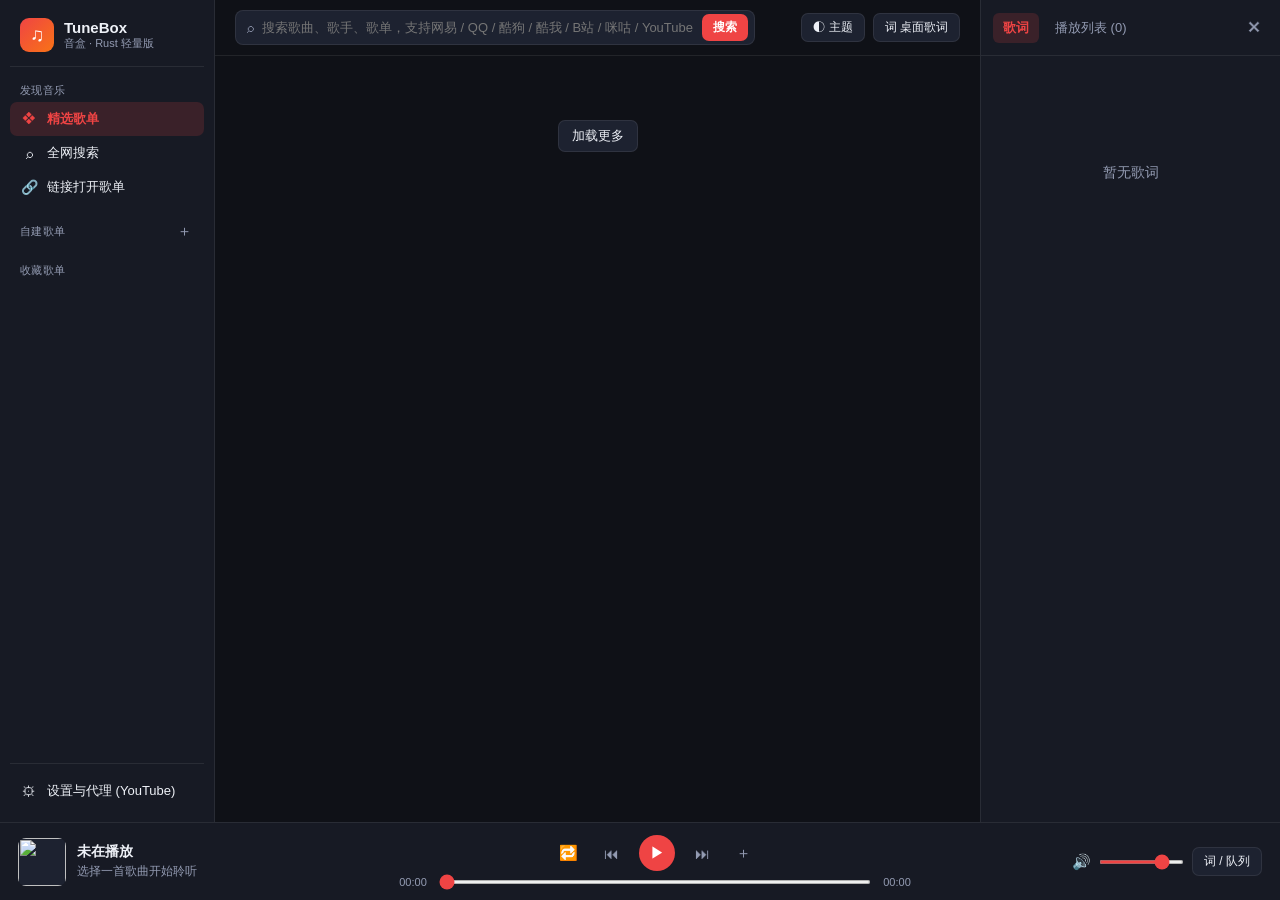
==== ui/index.html @ 116960e2 "TuneBox (音盒): Rust + Tauri 2 lightweight rewrite with YouTube support" ====
<!DOCTYPE html>
<html lang="zh-CN">
<head>
  <meta charset="UTF-8" />
  <meta name="viewport" content="width=device-width, initial-scale=1.0" />
  <title>TuneBox 音盒</title>
  <link rel="stylesheet" href="style.css" />
</head>
<body>
  <div class="app-shell">
    <!-- 左侧边栏 -->
    <aside class="sidebar">
      <div class="brand">
        <div class="brand-logo">♫</div>
        <div>
          <div class="brand-title">TuneBox</div>
          <div class="brand-sub">音盒 · Rust 轻量版</div>
        </div>
      </div>

      <div class="nav-group">
        <div class="nav-section-title">发现音乐</div>
        <button class="nav-item active" data-nav="explore">
          <span class="nav-icon">❖</span><span>精选歌单</span>
        </button>
        <button class="nav-item" data-nav="search">
          <span class="nav-icon">⌕</span><span>全网搜索</span>
        </button>
        <button class="nav-item" data-nav="open-url">
          <span class="nav-icon">🔗</span><span>链接打开歌单</span>
        </button>
      </div>

      <div class="nav-group">
        <div class="nav-section-row">
          <span class="nav-section-title">自建歌单</span>
          <button class="icon-btn" id="btn-new-playlist" title="新建歌单">＋</button>
        </div>
        <div id="my-playlists-nav" class="playlist-nav-list"></div>
      </div>

      <div class="nav-group">
        <div class="nav-section-title">收藏歌单</div>
        <div id="fav-playlists-nav" class="playlist-nav-list"></div>
      </div>

      <div class="sidebar-footer">
        <button class="nav-item" data-nav="settings">
          <span class="nav-icon">⚙</span><span>设置与代理 (YouTube)</span>
        </button>
      </div>
    </aside>

    <!-- 主内容区 -->
    <main class="main-area">
      <!-- 顶部搜索栏 -->
      <header class="topbar">
        <form id="search-form" class="search-bar">
          <span class="search-icon">⌕</span>
          <input
            id="search-input"
            type="text"
            placeholder="搜索歌曲、歌手、歌单，支持网易 / QQ / 酷狗 / 酷我 / B站 / 咪咕 / YouTube…"
            autocomplete="off"
          />
          <button type="submit" class="btn-primary btn-sm">搜索</button>
        </form>
        <div class="topbar-actions">
          <button class="btn-ghost btn-sm" id="btn-theme" title="切换深浅主题">◐ 主题</button>
          <button class="btn-ghost btn-sm" id="btn-lyric-float" title="桌面悬浮歌词">词 桌面歌词</button>
        </div>
      </header>

      <!-- 视图容器 -->
      <div class="content-scroll" id="content-scroll">
        <!-- 1. 精选歌单视图 -->
        <section class="view active" id="view-explore">
          <div class="platform-tabs" id="explore-platform-tabs"></div>
          <div class="filter-bar" id="explore-filters"></div>
          <div class="playlist-grid" id="explore-grid"></div>
          <div class="load-more-wrap">
            <button class="btn-ghost" id="btn-explore-more">加载更多</button>
          </div>
        </section>

        <!-- 2. 搜索视图 -->
        <section class="view" id="view-search">
          <div class="search-toolbar">
            <div class="platform-tabs" id="search-platform-tabs"></div>
            <div class="search-type-switch">
              <button class="chip active" data-stype="track">单曲</button>
              <button class="chip" data-stype="playlist">歌单</button>
            </div>
          </div>
          <div id="search-results"></div>
          <div class="load-more-wrap" id="search-more-wrap" style="display:none">
            <button class="btn-ghost" id="btn-search-more">加载下一页</button>
          </div>
        </section>

        <!-- 3. 歌单详情视图 -->
        <section class="view" id="view-playlist">
          <div id="playlist-detail"></div>
        </section>

        <!-- 4. 链接解析视图 -->
        <section class="view" id="view-open-url">
          <div class="card-panel">
            <h2>通过链接打开歌单 / 专辑 / 歌手 / 频道</h2>
            <p class="muted">支持粘贴网易云、QQ音乐、酷狗、酷我、B站、咪咕、YouTube 播放列表或频道链接：</p>
            <div class="row-input">
              <input id="input-parse-url" type="text" placeholder="例如 https://music.163.com/#/playlist?id=... 或 https://www.youtube.com/playlist?list=..." />
              <button class="btn-primary" id="btn-parse-url">打开</button>
            </div>
          </div>
        </section>

        <!-- 5. 设置视图 -->
        <section class="view" id="view-settings">
          <div class="card-panel">
            <h2>网络代理设置（YouTube 梯子接入）</h2>
            <p class="muted">YouTube 域名（youtube.com / googlevideo.com / ytimg.com）走下方「海外代理」；国内音源走「国内代理」。</p>

            <div class="form-group">
              <label>YouTube / 海外代理模式</label>
              <div class="radio-row" id="overseas-proxy-radios">
                <label><input type="radio" name="overseas_mode" value="system" /> 跟随系统代理（推荐，开启系统代理即可访问）</label>
                <label><input type="radio" name="overseas_mode" value="custom" /> 自定义 HTTP / SOCKS5 代理</label>
                <label><input type="radio" name="overseas_mode" value="direct" /> 直连（已在透明代理/TUN 模式时选此项）</label>
              </div>
              <input id="overseas-proxy-url" type="text" placeholder="例如 http://127.0.0.1:7890 或 socks5://127.0.0.1:7891" />
            </div>

            <div class="form-group">
              <label>国内音乐平台代理模式</label>
              <div class="radio-row">
                <label><input type="radio" name="domestic_mode" value="direct" /> 直连（推荐，避免梯子导致国内音源变慢或地区受限）</label>
                <label><input type="radio" name="domestic_mode" value="system" /> 跟随系统代理</label>
                <label><input type="radio" name="domestic_mode" value="custom" /> 自定义代理</label>
              </div>
              <input id="domestic-proxy-url" type="text" placeholder="例如 http://127.0.0.1:7890" />
            </div>

            <h2>播放与快捷键</h2>
            <div class="form-group checkbox-list">
              <label><input type="checkbox" id="chk-auto-source" /> 灰色/无版权歌曲自动从备选音源（酷我 / QQ / 咪咕）搜索替换</label>
              <label><input type="checkbox" id="chk-global-shortcut" /> 启用全局快捷键（Ctrl+Alt+Space / Left / Right 及多媒体键）</label>
              <label><input type="checkbox" id="chk-close-to-tray" /> 点击关闭按钮时最小化到系统托盘而不退出</label>
            </div>

            <div class="form-actions">
              <button class="btn-primary" id="btn-save-settings">保存设置</button>
              <span id="settings-saved-tip" class="saved-tip"></span>
            </div>
          </div>

          <div class="card-panel">
            <h2>歌单备份与迁移（兼容原版 Listen1 JSON）</h2>
            <p class="muted">可导出自建与收藏歌单为 JSON 文件，或从原版 Listen1 导出的备份文件恢复。</p>
            <div class="form-actions">
              <button class="btn-ghost" id="btn-export-backup">导出备份文件</button>
              <label class="btn-ghost file-label">
                导入备份文件
                <input type="file" id="input-import-backup" accept=".json" hidden />
              </label>
            </div>
          </div>
        </section>
      </div>
    </main>

    <!-- 右侧抽屉：歌词 / 播放队列 -->
    <aside class="right-drawer" id="right-drawer">
      <div class="drawer-tabs">
        <button class="drawer-tab active" data-dtab="lyric">歌词</button>
        <button class="drawer-tab" data-dtab="queue">播放列表 (<span id="queue-count">0</span>)</button>
        <button class="icon-btn drawer-close" id="btn-close-drawer" title="收起侧栏">✕</button>
      </div>
      <div class="drawer-body" id="drawer-lyric">
        <div class="lyric-scroll" id="lyric-box">
          <div class="lyric-empty">暂无歌词</div>
        </div>
      </div>
      <div class="drawer-body hidden" id="drawer-queue">
        <div class="queue-header">
          <button class="btn-ghost btn-xs" id="btn-clear-queue">清空队列</button>
        </div>
        <div class="queue-list" id="queue-list"></div>
      </div>
    </aside>
  </div>

  <!-- 底部播放控制栏 -->
  <footer class="player-bar">
    <div class="player-track" id="player-track-info">
      <img id="player-cover" class="player-cover" src="" alt="" />
      <div class="player-meta">
        <div class="player-title" id="player-title">未在播放</div>
        <div class="player-artist" id="player-artist">选择一首歌曲开始聆听</div>
      </div>
      <span class="badge" id="player-badge" style="display:none"></span>
    </div>

    <div class="player-center">
      <div class="player-buttons">
        <button class="icon-btn" id="btn-mode" title="循环模式">🔁</button>
        <button class="icon-btn" id="btn-prev" title="上一首">⏮</button>
        <button class="play-main-btn" id="btn-play" title="播放 / 暂停">▶</button>
        <button class="icon-btn" id="btn-next" title="下一首">⏭</button>
        <button class="icon-btn" id="btn-add-to-my" title="收藏到自建歌单">＋</button>
      </div>
      <div class="progress-row">
        <span class="time-label" id="time-current">00:00</span>
        <input type="range" id="progress-range" min="0" max="1000" value="0" />
        <span class="time-label" id="time-duration">00:00</span>
      </div>
    </div>

    <div class="player-right">
      <span class="vol-icon" id="btn-mute">🔊</span>
      <input type="range" id="volume-range" min="0" max="100" value="80" class="vol-range" />
      <button class="btn-ghost btn-sm" id="btn-toggle-drawer">词 / 队列</button>
    </div>

    <audio id="audio-el" preload="auto" crossorigin="anonymous"></audio>
  </footer>

  <!-- 添加到自建歌单弹窗 -->
  <div class="modal-backdrop hidden" id="modal-backdrop">
    <div class="modal" id="modal-box">
      <div class="modal-header">
        <h3 id="modal-title">添加到自建歌单</h3>
        <button class="icon-btn" id="modal-close">✕</button>
      </div>
      <div class="modal-body" id="modal-body"></div>
    </div>
  </div>

  <!-- 轻提示 -->
  <div id="toast" class="toast"></div>

  <script src="app.js"></script>
</body>
</html>
---- ui/style.css ----
:root {
  --bg: #0f1117;
  --bg-elev: #171a24;
  --bg-card: #1d2230;
  --bg-hover: #252b3d;
  --border: rgba(255, 255, 255, 0.08);
  --text: #eef1f7;
  --text-muted: #939bb2;
  --accent: #ef4444;
  --accent-hover: #f87171;
  --badge-bg: rgba(239, 68, 68, 0.16);
  --badge-fg: #fca5a5;
  --player-h: 78px;
}

body.light {
  --bg: #f6f7fb;
  --bg-elev: #ffffff;
  --bg-card: #f0f2f8;
  --bg-hover: #e5e8f2;
  --border: rgba(0, 0, 0, 0.08);
  --text: #1c2030;
  --text-muted: #667085;
  --accent: #e11d48;
  --accent-hover: #be123c;
  --badge-bg: rgba(225, 29, 72, 0.12);
  --badge-fg: #e11d48;
}

* {
  box-sizing: border-box;
  margin: 0;
  padding: 0;
}

html, body {
  width: 100%;
  height: 100%;
  overflow: hidden;
  background: var(--bg);
  color: var(--text);
  font-family: -apple-system, BlinkMacSystemFont, "Segoe UI", "Microsoft YaHei", "PingFang SC", sans-serif;
  font-size: 13.5px;
  user-select: none;
}

::-webkit-scrollbar { width: 6px; height: 6px; }
::-webkit-scrollbar-thumb { background: rgba(150,150,170,0.28); border-radius: 4px; }
::-webkit-scrollbar-thumb:hover { background: rgba(150,150,170,0.45); }

.app-shell {
  display: flex;
  width: 100%;
  height: calc(100vh - var(--player-h));
}

/* 侧边栏 */
.sidebar {
  width: 215px;
  flex-shrink: 0;
  background: var(--bg-elev);
  border-right: 1px solid var(--border);
  display: flex;
  flex-direction: column;
  padding: 14px 10px;
  overflow-y: auto;
}

.brand {
  display: flex;
  align-items: center;
  gap: 10px;
  padding: 4px 10px 14px;
  border-bottom: 1px solid var(--border);
  margin-bottom: 12px;
}

.brand-logo {
  width: 34px;
  height: 34px;
  border-radius: 9px;
  background: linear-gradient(135deg, #ef4444, #f97316);
  color: #fff;
  font-size: 19px;
  font-weight: 700;
  display: flex;
  align-items: center;
  justify-content: center;
}

.brand-title { font-size: 15px; font-weight: 700; }
.brand-sub { font-size: 11px; color: var(--text-muted); }

.nav-group { margin-bottom: 14px; }
.nav-section-title {
  font-size: 11px;
  color: var(--text-muted);
  padding: 4px 10px;
  letter-spacing: 0.4px;
}
.nav-section-row {
  display: flex;
  align-items: center;
  justify-content: space-between;
  padding-right: 6px;
}

.nav-item {
  width: 100%;
  background: none;
  border: none;
  color: var(--text);
  display: flex;
  align-items: center;
  gap: 9px;
  padding: 8px 10px;
  border-radius: 7px;
  cursor: pointer;
  font-size: 13px;
  text-align: left;
  transition: background 0.15s;
  white-space: nowrap;
  overflow: hidden;
  text-overflow: ellipsis;
}
.nav-item:hover { background: var(--bg-hover); }
.nav-item.active {
  background: var(--badge-bg);
  color: var(--accent);
  font-weight: 600;
}
.nav-icon { font-size: 14px; width: 18px; text-align: center; flex-shrink: 0; }

.playlist-nav-list {
  max-height: 170px;
  overflow-y: auto;
}

.sidebar-footer {
  margin-top: auto;
  padding-top: 10px;
  border-top: 1px solid var(--border);
}

/* 主区域 */
.main-area {
  flex: 1;
  min-width: 0;
  display: flex;
  flex-direction: column;
  background: var(--bg);
}

.topbar {
  height: 56px;
  padding: 0 20px;
  border-bottom: 1px solid var(--border);
  display: flex;
  align-items: center;
  justify-content: space-between;
  gap: 14px;
}

.search-bar {
  flex: 1;
  max-width: 520px;
  display: flex;
  align-items: center;
  background: var(--bg-card);
  border: 1px solid var(--border);
  border-radius: 8px;
  padding: 3px 6px 3px 11px;
  gap: 8px;
}
.search-bar input {
  flex: 1;
  background: none;
  border: none;
  outline: none;
  color: var(--text);
  font-size: 13px;
  padding: 5px 0;
}
.search-icon { color: var(--text-muted); }

.topbar-actions { display: flex; gap: 8px; align-items: center; }

.content-scroll {
  flex: 1;
  overflow-y: auto;
  padding: 16px 22px 28px;
}

.view { display: none; }
.view.active { display: block; }

/* 平台切换与过滤标签 */
.platform-tabs {
  display: flex;
  flex-wrap: wrap;
  gap: 6px;
  margin-bottom: 12px;
}

.tab-btn {
  background: var(--bg-card);
  border: 1px solid var(--border);
  color: var(--text-muted);
  padding: 6px 13px;
  border-radius: 7px;
  cursor: pointer;
  font-size: 13px;
  transition: all 0.15s;
}
.tab-btn:hover { color: var(--text); background: var(--bg-hover); }
.tab-btn.active {
  background: var(--accent);
  color: #fff;
  border-color: var(--accent);
  font-weight: 600;
}

.filter-bar {
  display: flex;
  flex-wrap: wrap;
  gap: 6px;
  margin-bottom: 16px;
}

.chip {
  background: var(--bg-elev);
  border: 1px solid var(--border);
  color: var(--text-muted);
  padding: 4px 11px;
  border-radius: 99px;
  cursor: pointer;
  font-size: 12px;
}
.chip:hover { color: var(--text); }
.chip.active {
  background: var(--badge-bg);
  color: var(--accent);
  border-color: var(--accent);
  font-weight: 600;
}

/* 歌单网格 */
.playlist-grid {
  display: grid;
  grid-template-columns: repeat(auto-fill, minmax(150px, 1fr));
  gap: 16px;
}

.playlist-card {
  background: var(--bg-elev);
  border: 1px solid var(--border);
  border-radius: 10px;
  overflow: hidden;
  cursor: pointer;
  transition: transform 0.15s, box-shadow 0.15s;
}
.playlist-card:hover {
  transform: translateY(-3px);
  box-shadow: 0 8px 20px rgba(0, 0, 0, 0.25);
}
.playlist-card-cover {
  width: 100%;
  aspect-ratio: 1 / 1;
  object-fit: cover;
  background: var(--bg-card);
  display: block;
}
.playlist-card-title {
  padding: 8px 10px 10px;
  font-size: 12.5px;
  line-height: 1.38;
  height: 44px;
  overflow: hidden;
  display: -webkit-box;
  -webkit-line-clamp: 2;
  -webkit-box-orient: vertical;
}

.load-more-wrap {
  display: flex;
  justify-content: center;
  margin-top: 20px;
}

/* 搜索与歌单详情表格 */
.search-toolbar {
  display: flex;
  align-items: center;
  justify-content: space-between;
  flex-wrap: wrap;
  gap: 10px;
  margin-bottom: 12px;
}
.search-type-switch { display: flex; gap: 6px; }

.playlist-header {
  display: flex;
  gap: 20px;
  margin-bottom: 18px;
  background: var(--bg-elev);
  border: 1px solid var(--border);
  border-radius: 12px;
  padding: 16px;
}
.playlist-header-cover {
  width: 132px;
  height: 132px;
  border-radius: 10px;
  object-fit: cover;
  background: var(--bg-card);
  flex-shrink: 0;
}
.playlist-header-info {
  flex: 1;
  min-width: 0;
  display: flex;
  flex-direction: column;
  justify-content: space-between;
}
.playlist-header-title {
  font-size: 19px;
  font-weight: 700;
  margin-bottom: 6px;
}
.playlist-header-actions {
  display: flex;
  flex-wrap: wrap;
  gap: 8px;
  margin-top: 10px;
}

.track-table {
  width: 100%;
  border-collapse: collapse;
}
.track-table th,
.track-table td {
  padding: 8px 10px;
  text-align: left;
  border-bottom: 1px solid var(--border);
  font-size: 13px;
  max-width: 240px;
  white-space: nowrap;
  overflow: hidden;
  text-overflow: ellipsis;
}
.track-table th {
  color: var(--text-muted);
  font-weight: 500;
  font-size: 12px;
}
.track-row { cursor: pointer; transition: background 0.12s; }
.track-row:hover { background: var(--bg-hover); }
.track-row.disabled { opacity: 0.48; }
.track-row.playing { color: var(--accent); font-weight: 600; }

.link-cell { cursor: pointer; }
.link-cell:hover { text-decoration: underline; color: var(--accent); }

.badge {
  display: inline-block;
  padding: 2px 7px;
  border-radius: 5px;
  font-size: 11px;
  background: var(--badge-bg);
  color: var(--badge-fg);
}

/* 右侧歌词/队列抽屉 */
.right-drawer {
  width: 300px;
  flex-shrink: 0;
  background: var(--bg-elev);
  border-left: 1px solid var(--border);
  display: flex;
  flex-direction: column;
}
.right-drawer.collapsed { display: none; }

.drawer-tabs {
  height: 56px;
  display: flex;
  align-items: center;
  padding: 0 12px;
  border-bottom: 1px solid var(--border);
  gap: 6px;
}
.drawer-tab {
  background: none;
  border: none;
  color: var(--text-muted);
  padding: 6px 10px;
  border-radius: 6px;
  cursor: pointer;
  font-size: 13px;
}
.drawer-tab.active {
  background: var(--badge-bg);
  color: var(--accent);
  font-weight: 600;
}
.drawer-close { margin-left: auto; }

.drawer-body {
  flex: 1;
  overflow: hidden;
  display: flex;
  flex-direction: column;
}
.drawer-body.hidden { display: none; }

.lyric-scroll {
  flex: 1;
  overflow-y: auto;
  padding: 28px 16px;
  text-align: center;
}
.lyric-line {
  padding: 7px 4px;
  color: var(--text-muted);
  font-size: 13.5px;
  line-height: 1.5;
  transition: all 0.2s;
  cursor: pointer;
}
.lyric-line.active {
  color: var(--accent);
  font-size: 15.5px;
  font-weight: 700;
}
.lyric-tline {
  font-size: 12px;
  opacity: 0.85;
  margin-top: 2px;
}
.lyric-empty {
  color: var(--text-muted);
  margin-top: 80px;
}

.queue-header {
  padding: 8px 12px;
  border-bottom: 1px solid var(--border);
  display: flex;
  justify-content: flex-end;
}
.queue-list {
  flex: 1;
  overflow-y: auto;
}
.queue-item {
  display: flex;
  align-items: center;
  justify-content: space-between;
  padding: 8px 12px;
  border-bottom: 1px solid var(--border);
  cursor: pointer;
  gap: 8px;
}
.queue-item:hover { background: var(--bg-hover); }
.queue-item.active { color: var(--accent); font-weight: 600; }
.queue-item-meta {
  flex: 1;
  min-width: 0;
  white-space: nowrap;
  overflow: hidden;
  text-overflow: ellipsis;
}
.queue-item-artist {
  color: var(--text-muted);
  font-size: 11.5px;
  margin-left: 6px;
}

/* 底部播放栏 */
.player-bar {
  height: var(--player-h);
  background: var(--bg-elev);
  border-top: 1px solid var(--border);
  display: flex;
  align-items: center;
  justify-content: space-between;
  padding: 0 18px;
  gap: 16px;
}

.player-track {
  width: 270px;
  display: flex;
  align-items: center;
  gap: 11px;
  min-width: 0;
}
.player-cover {
  width: 48px;
  height: 48px;
  border-radius: 8px;
  background: var(--bg-card);
  object-fit: cover;
  flex-shrink: 0;
}
.player-meta { flex: 1; min-width: 0; }
.player-title {
  font-size: 13.5px;
  font-weight: 600;
  white-space: nowrap;
  overflow: hidden;
  text-overflow: ellipsis;
}
.player-artist {
  font-size: 12px;
  color: var(--text-muted);
  white-space: nowrap;
  overflow: hidden;
  text-overflow: ellipsis;
  margin-top: 2px;
}

.player-center {
  flex: 1;
  max-width: 520px;
  display: flex;
  flex-direction: column;
  align-items: center;
  gap: 5px;
}
.player-buttons {
  display: flex;
  align-items: center;
  gap: 14px;
}
.play-main-btn {
  width: 36px;
  height: 36px;
  border-radius: 50%;
  background: var(--accent);
  color: #fff;
  border: none;
  cursor: pointer;
  font-size: 15px;
  display: flex;
  align-items: center;
  justify-content: center;
}
.play-main-btn:hover { background: var(--accent-hover); }

.progress-row {
  width: 100%;
  display: flex;
  align-items: center;
  gap: 8px;
}
.time-label {
  font-size: 11px;
  color: var(--text-muted);
  width: 36px;
  text-align: center;
}
input[type="range"] {
  flex: 1;
  accent-color: var(--accent);
  cursor: pointer;
  height: 4px;
}

.player-right {
  width: 240px;
  display: flex;
  align-items: center;
  justify-content: flex-end;
  gap: 8px;
}
.vol-icon { cursor: pointer; font-size: 15px; }
.vol-range { max-width: 85px; }

/* 通用按钮与表单 */
.btn-primary {
  background: var(--accent);
  color: #fff;
  border: none;
  padding: 7px 15px;
  border-radius: 7px;
  cursor: pointer;
  font-size: 13px;
  font-weight: 600;
}
.btn-primary:hover { background: var(--accent-hover); }

.btn-ghost {
  background: var(--bg-card);
  color: var(--text);
  border: 1px solid var(--border);
  padding: 6px 13px;
  border-radius: 7px;
  cursor: pointer;
  font-size: 13px;
}
.btn-ghost:hover { background: var(--bg-hover); }
.btn-sm { padding: 5px 11px; font-size: 12px; }
.btn-xs { padding: 3px 8px; font-size: 11.5px; }

.icon-btn {
  background: none;
  border: none;
  color: var(--text-muted);
  cursor: pointer;
  font-size: 15px;
  padding: 4px 6px;
  border-radius: 5px;
}
.icon-btn:hover { color: var(--text); background: var(--bg-hover); }

.card-panel {
  background: var(--bg-elev);
  border: 1px solid var(--border);
  border-radius: 11px;
  padding: 20px;
  margin-bottom: 18px;
  max-width: 720px;
}
.card-panel h2 { font-size: 16px; margin-bottom: 8px; }
.muted { color: var(--text-muted); font-size: 12.5px; margin-bottom: 14px; }

.row-input { display: flex; gap: 8px; }
.row-input input, .form-group input[type="text"] {
  flex: 1;
  width: 100%;
  background: var(--bg-card);
  border: 1px solid var(--border);
  color: var(--text);
  padding: 8px 11px;
  border-radius: 7px;
  outline: none;
  font-size: 13px;
}

.form-group { margin-bottom: 16px; }
.form-group > label { display: block; font-weight: 600; margin-bottom: 6px; }
.radio-row, .checkbox-list {
  display: flex;
  flex-direction: column;
  gap: 7px;
  margin-bottom: 8px;
  color: var(--text-muted);
}
.form-actions { display: flex; align-items: center; gap: 10px; margin-top: 12px; }
.saved-tip { color: #22c55e; font-size: 12.5px; }
.file-label { display: inline-block; }

/* 弹窗 & Toast */
.modal-backdrop {
  position: fixed;
  inset: 0;
  background: rgba(0, 0, 0, 0.55);
  display: flex;
  align-items: center;
  justify-content: center;
  z-index: 100;
}
.modal-backdrop.hidden { display: none; }
.modal {
  width: 380px;
  background: var(--bg-elev);
  border: 1px solid var(--border);
  border-radius: 12px;
  padding: 16px;
}
.modal-header {
  display: flex;
  justify-content: space-between;
  align-items: center;
  margin-bottom: 12px;
}
.modal-body { display: flex; flex-direction: column; gap: 8px; max-height: 320px; overflow-y: auto; }

.toast {
  position: fixed;
  bottom: 92px;
  left: 50%;
  transform: translateX(-50%);
  background: rgba(20, 24, 34, 0.92);
  color: #fff;
  padding: 8px 16px;
  border-radius: 99px;
  font-size: 12.5px;
  pointer-events: none;
  opacity: 0;
  transition: opacity 0.2s;
  z-index: 200;
}
.toast.show { opacity: 1; }
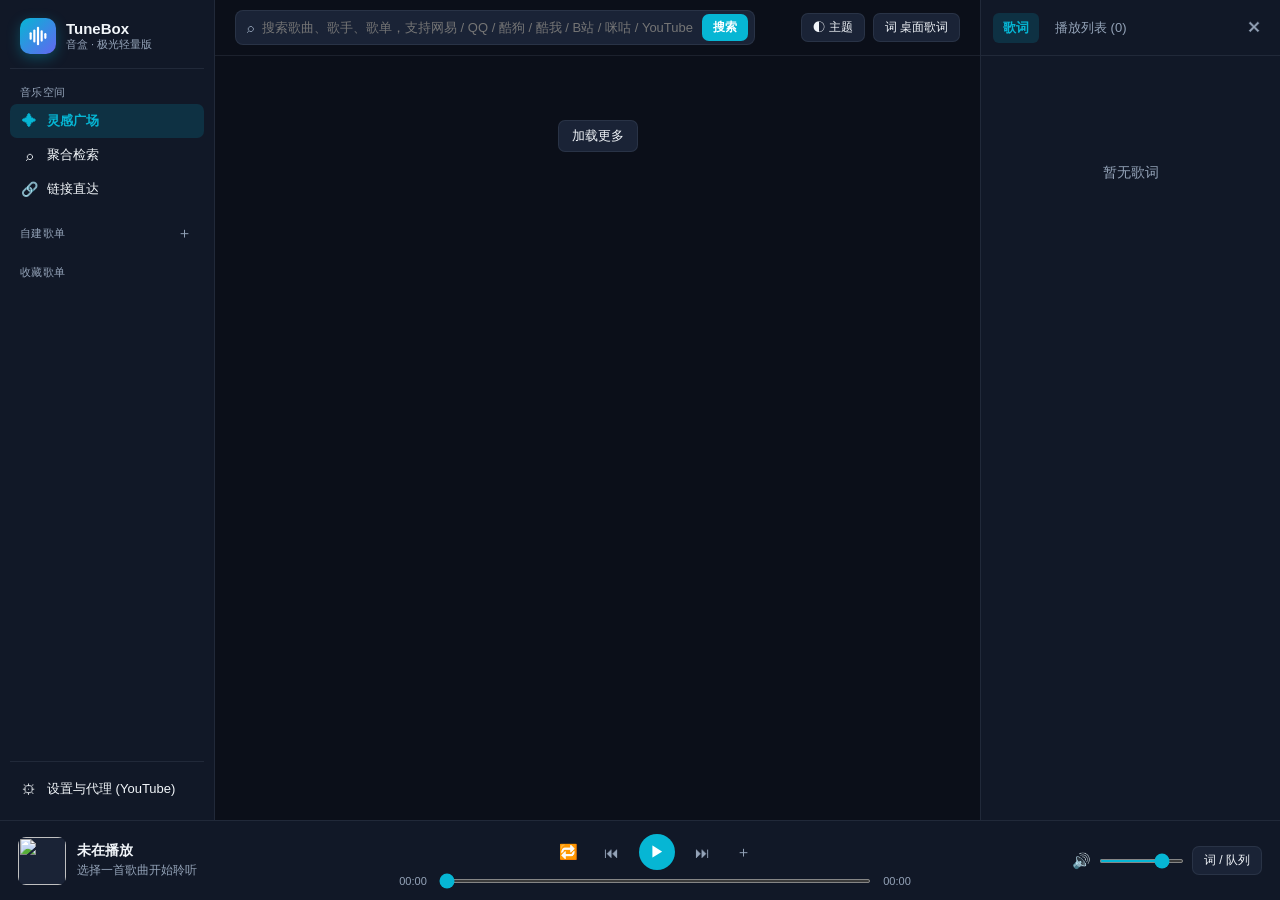
==== commit 156326d3: "Feat: original Aurora UI & icons, MIT license, and Android mobile support" ====
--- a/ui/index.html
+++ b/ui/index.html
@@ -11,23 +11,31 @@
     <!-- 左侧边栏 -->
     <aside class="sidebar">
       <div class="brand">
-        <div class="brand-logo">♫</div>
+        <div class="brand-logo" aria-hidden="true">
+          <svg width="22" height="22" viewBox="0 0 24 24" fill="none" stroke="currentColor" stroke-width="2.4" stroke-linecap="round">
+            <line x1="4" y1="9" x2="4" y2="15"></line>
+            <line x1="8" y1="6" x2="8" y2="18"></line>
+            <line x1="12" y1="3" x2="12" y2="21"></line>
+            <line x1="16" y1="7" x2="16" y2="17"></line>
+            <line x1="20" y1="10" x2="20" y2="14"></line>
+          </svg>
+        </div>
         <div>
           <div class="brand-title">TuneBox</div>
-          <div class="brand-sub">音盒 · Rust 轻量版</div>
+          <div class="brand-sub">音盒 · 极光轻量版</div>
         </div>
       </div>
 
       <div class="nav-group">
-        <div class="nav-section-title">发现音乐</div>
+        <div class="nav-section-title">音乐空间</div>
         <button class="nav-item active" data-nav="explore">
-          <span class="nav-icon">❖</span><span>精选歌单</span>
+          <span class="nav-icon">✦</span><span>灵感广场</span>
         </button>
         <button class="nav-item" data-nav="search">
-          <span class="nav-icon">⌕</span><span>全网搜索</span>
+          <span class="nav-icon">⌕</span><span>聚合检索</span>
         </button>
         <button class="nav-item" data-nav="open-url">
-          <span class="nav-icon">🔗</span><span>链接打开歌单</span>
+          <span class="nav-icon">🔗</span><span>链接直达</span>
         </button>
       </div>
 
@@ -155,8 +163,8 @@
           </div>
 
           <div class="card-panel">
-            <h2>歌单备份与迁移（兼容原版 Listen1 JSON）</h2>
-            <p class="muted">可导出自建与收藏歌单为 JSON 文件，或从原版 Listen1 导出的备份文件恢复。</p>
+            <h2>歌单数据备份与迁移</h2>
+            <p class="muted">可将本地自建歌单与收藏歌单导出为通用 JSON 备份文件，或从已导出的 JSON 文件一键恢复。</p>
             <div class="form-actions">
               <button class="btn-ghost" id="btn-export-backup">导出备份文件</button>
               <label class="btn-ghost file-label">
@@ -167,6 +175,14 @@
           </div>
         </section>
       </div>
+
+      <!-- 移动端底部导航栏（仅在手机/窄屏下显示） -->
+      <nav class="mobile-bottom-nav" id="mobile-bottom-nav">
+        <button class="m-nav-btn active" data-nav="explore">✦ 广场</button>
+        <button class="m-nav-btn" data-nav="search">⌕ 搜索</button>
+        <button class="m-nav-btn" data-nav="open-url">🔗 链接</button>
+        <button class="m-nav-btn" data-nav="settings">⚙ 设置</button>
+      </nav>
     </main>
 
     <!-- 右侧抽屉：歌词 / 播放队列 -->
--- a/ui/style.css
+++ b/ui/style.css
@@ -1,30 +1,34 @@
 :root {
-  --bg: #0f1117;
-  --bg-elev: #171a24;
-  --bg-card: #1d2230;
-  --bg-hover: #252b3d;
-  --border: rgba(255, 255, 255, 0.08);
-  --text: #eef1f7;
-  --text-muted: #939bb2;
-  --accent: #ef4444;
-  --accent-hover: #f87171;
-  --badge-bg: rgba(239, 68, 68, 0.16);
-  --badge-fg: #fca5a5;
-  --player-h: 78px;
+  --bg: #0b0f19;
+  --bg-elev: #111827;
+  --bg-card: #1a2336;
+  --bg-hover: #243049;
+  --border: rgba(148, 163, 184, 0.12);
+  --text: #f1f5f9;
+  --text-muted: #94a3b8;
+  --accent: #06b6d4;
+  --accent-2: #6366f1;
+  --accent-grad: linear-gradient(135deg, #06b6d4, #6366f1);
+  --accent-hover: #22d3ee;
+  --badge-bg: rgba(6, 182, 212, 0.16);
+  --badge-fg: #67e8f9;
+  --player-h: 80px;
 }
 
 body.light {
-  --bg: #f6f7fb;
+  --bg: #f1f5f9;
   --bg-elev: #ffffff;
-  --bg-card: #f0f2f8;
-  --bg-hover: #e5e8f2;
-  --border: rgba(0, 0, 0, 0.08);
-  --text: #1c2030;
-  --text-muted: #667085;
-  --accent: #e11d48;
-  --accent-hover: #be123c;
-  --badge-bg: rgba(225, 29, 72, 0.12);
-  --badge-fg: #e11d48;
+  --bg-card: #e2e8f0;
+  --bg-hover: #cbd5e1;
+  --border: rgba(15, 23, 42, 0.09);
+  --text: #0f172a;
+  --text-muted: #64748b;
+  --accent: #0891b2;
+  --accent-2: #4f46e5;
+  --accent-grad: linear-gradient(135deg, #0891b2, #4f46e5);
+  --accent-hover: #0e7490;
+  --badge-bg: rgba(8, 145, 178, 0.13);
+  --badge-fg: #0891b2;
 }
 
 * {
@@ -76,10 +80,11 @@
 }
 
 .brand-logo {
-  width: 34px;
-  height: 34px;
-  border-radius: 9px;
-  background: linear-gradient(135deg, #ef4444, #f97316);
+  width: 36px;
+  height: 36px;
+  border-radius: 10px;
+  background: var(--accent-grad);
+  box-shadow: 0 4px 14px rgba(6, 182, 212, 0.32);
   color: #fff;
   font-size: 19px;
   font-weight: 700;
@@ -694,3 +699,53 @@
   z-index: 200;
 }
 .toast.show { opacity: 1; }
+
+/* 移动端底部导航与 Android 屏幕响应式适配 */
+.mobile-bottom-nav {
+  display: none;
+  height: 50px;
+  background: var(--bg-elev);
+  border-top: 1px solid var(--border);
+  justify-content: space-around;
+  align-items: center;
+  flex-shrink: 0;
+}
+.m-nav-btn {
+  background: none;
+  border: none;
+  color: var(--text-muted);
+  font-size: 12.5px;
+  padding: 8px 12px;
+  border-radius: 8px;
+  cursor: pointer;
+}
+.m-nav-btn.active {
+  color: var(--accent);
+  background: var(--badge-bg);
+  font-weight: 600;
+}
+
+@media (max-width: 768px) {
+  .sidebar { display: none; }
+  .mobile-bottom-nav { display: flex; }
+  .right-drawer {
+    position: fixed;
+    top: 0;
+    right: 0;
+    bottom: var(--player-h);
+    width: 86vw;
+    max-width: 320px;
+    z-index: 90;
+    box-shadow: -8px 0 24px rgba(0, 0, 0, 0.45);
+  }
+  .topbar { padding: 0 12px; height: 50px; }
+  #btn-lyric-float { display: none; }
+  .content-scroll { padding: 12px 12px 20px; }
+  .playlist-grid { grid-template-columns: repeat(auto-fill, minmax(120px, 1fr)); gap: 12px; }
+  .playlist-header { flex-direction: column; align-items: center; text-align: center; gap: 12px; }
+  .playlist-header-actions { justify-content: center; }
+  .player-bar { padding: 0 10px; gap: 8px; }
+  .player-track { width: 135px; }
+  .player-right .vol-icon, .player-right .vol-range { display: none; }
+  .player-right { width: auto; }
+}
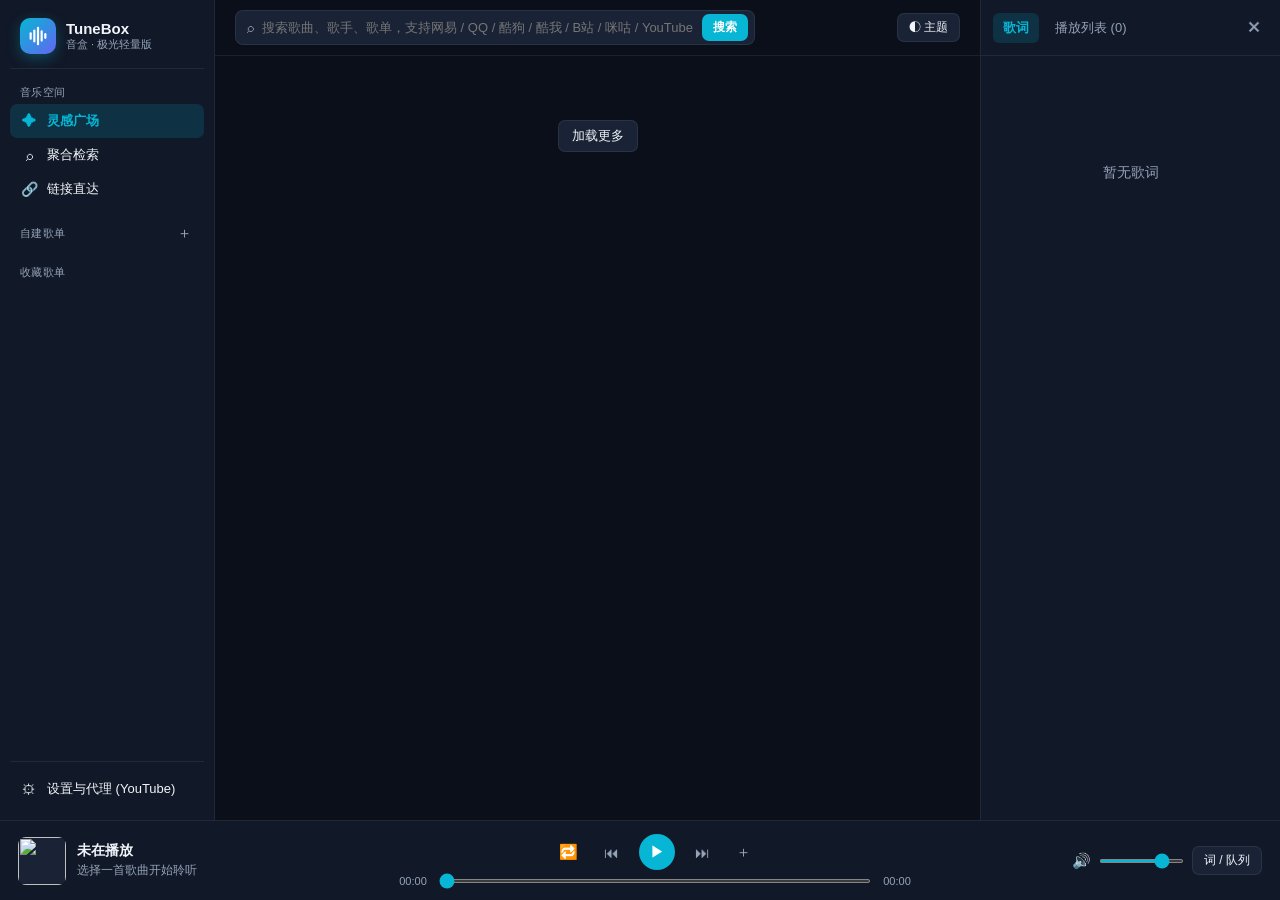
==== commit 9cd6082a: "Fix: remove floating desktop lyric, exit cleanly on window close, and improve aggregated search play" ====
--- a/ui/index.html
+++ b/ui/index.html
@@ -75,7 +75,6 @@
         </form>
         <div class="topbar-actions">
           <button class="btn-ghost btn-sm" id="btn-theme" title="切换深浅主题">◐ 主题</button>
-          <button class="btn-ghost btn-sm" id="btn-lyric-float" title="桌面悬浮歌词">词 桌面歌词</button>
         </div>
       </header>
 
@@ -151,9 +150,8 @@
 
             <h2>播放与快捷键</h2>
             <div class="form-group checkbox-list">
-              <label><input type="checkbox" id="chk-auto-source" /> 灰色/无版权歌曲自动从备选音源（酷我 / QQ / 咪咕）搜索替换</label>
+              <label><input type="checkbox" id="chk-auto-source" /> 灰色/无版权歌曲自动从备选音源（酷我 / B站 / 网易 / QQ / 酷狗 / 咪咕）智能替换</label>
               <label><input type="checkbox" id="chk-global-shortcut" /> 启用全局快捷键（Ctrl+Alt+Space / Left / Right 及多媒体键）</label>
-              <label><input type="checkbox" id="chk-close-to-tray" /> 点击关闭按钮时最小化到系统托盘而不退出</label>
             </div>
 
             <div class="form-actions">
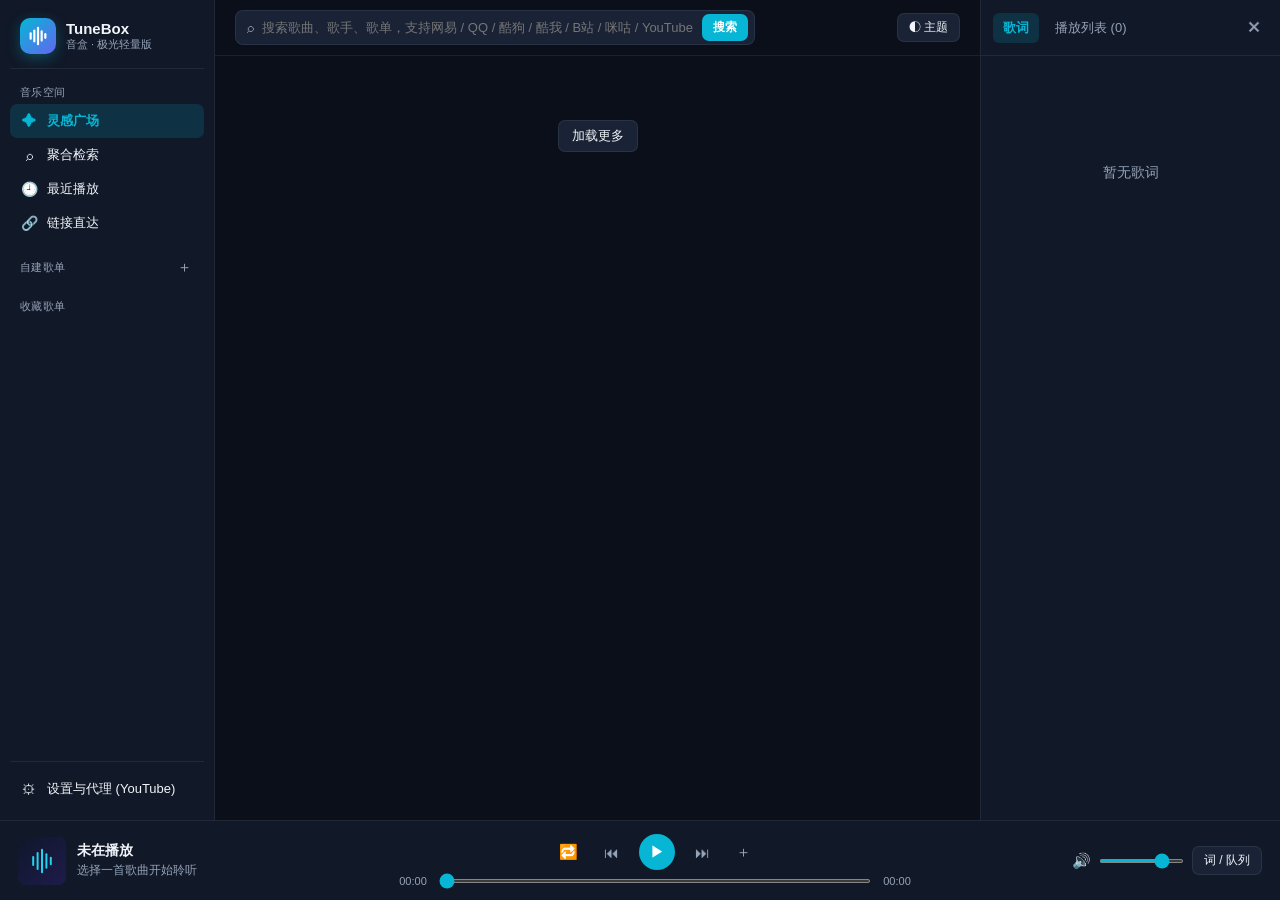
==== commit 1ec9f2ad: "Feat: add 320k VIP unblocker, YouTube IFrame bridge, play/search history, and deduplicated paginatio" ====
--- a/ui/index.html
+++ b/ui/index.html
@@ -34,6 +34,9 @@
         <button class="nav-item" data-nav="search">
           <span class="nav-icon">⌕</span><span>聚合检索</span>
         </button>
+        <button class="nav-item" data-nav="history">
+          <span class="nav-icon">🕘</span><span>最近播放</span>
+        </button>
         <button class="nav-item" data-nav="open-url">
           <span class="nav-icon">🔗</span><span>链接直达</span>
         </button>
@@ -99,10 +102,16 @@
               <button class="chip" data-stype="playlist">歌单</button>
             </div>
           </div>
+          <div id="search-history-bar" class="search-history-bar"></div>
           <div id="search-results"></div>
           <div class="load-more-wrap" id="search-more-wrap" style="display:none">
             <button class="btn-ghost" id="btn-search-more">加载下一页</button>
           </div>
+        </section>
+
+        <!-- 2.5 最近播放历史视图 -->
+        <section class="view" id="view-history">
+          <div id="history-view-box"></div>
         </section>
 
         <!-- 3. 歌单详情视图 -->
@@ -178,6 +187,7 @@
       <nav class="mobile-bottom-nav" id="mobile-bottom-nav">
         <button class="m-nav-btn active" data-nav="explore">✦ 广场</button>
         <button class="m-nav-btn" data-nav="search">⌕ 搜索</button>
+        <button class="m-nav-btn" data-nav="history">🕘 历史</button>
         <button class="m-nav-btn" data-nav="open-url">🔗 链接</button>
         <button class="m-nav-btn" data-nav="settings">⚙ 设置</button>
       </nav>
@@ -207,7 +217,7 @@
   <!-- 底部播放控制栏 -->
   <footer class="player-bar">
     <div class="player-track" id="player-track-info">
-      <img id="player-cover" class="player-cover" src="" alt="" />
+      <img id="player-cover" class="player-cover" src="data:image/svg+xml;utf8,%3Csvg%20xmlns%3D%22http%3A%2F%2Fwww.w3.org%2F2000%2Fsvg%22%20viewBox%3D%220%200%20120%20120%22%3E%3Cdefs%3E%3ClinearGradient%20id%3D%22g%22%20x1%3D%220%22%20y1%3D%220%22%20x2%3D%221%22%20y2%3D%221%22%3E%3Cstop%20offset%3D%220%25%22%20stop-color%3D%22%230f172a%22%2F%3E%3Cstop%20offset%3D%22100%25%22%20stop-color%3D%22%231e1b4b%22%2F%3E%3C%2FlinearGradient%3E%3C%2Fdefs%3E%3Crect%20width%3D%22120%22%20height%3D%22120%22%20fill%3D%22url(%23g)%22%2F%3E%3Cg%20stroke%3D%22%2322d3ee%22%20stroke-width%3D%225%22%20stroke-linecap%3D%22round%22%3E%3Cline%20x1%3D%2238%22%20y1%3D%2250%22%20x2%3D%2238%22%20y2%3D%2270%22%2F%3E%3Cline%20x1%3D%2249%22%20y1%3D%2240%22%20x2%3D%2249%22%20y2%3D%2280%22%2F%3E%3Cline%20x1%3D%2260%22%20y1%3D%2232%22%20x2%3D%2260%22%20y2%3D%2288%22%2F%3E%3Cline%20x1%3D%2271%22%20y1%3D%2243%22%20x2%3D%2271%22%20y2%3D%2277%22%2F%3E%3Cline%20x1%3D%2282%22%20y1%3D%2252%22%20x2%3D%2282%22%20y2%3D%2268%22%2F%3E%3C%2Fg%3E%3C%2Fsvg%3E" alt="" />
       <div class="player-meta">
         <div class="player-title" id="player-title">未在播放</div>
         <div class="player-artist" id="player-artist">选择一首歌曲开始聆听</div>
@@ -237,6 +247,7 @@
     </div>
 
     <audio id="audio-el" preload="auto" crossorigin="anonymous"></audio>
+    <iframe id="yt-bridge-frame" style="width:1px;height:1px;position:fixed;bottom:0;left:0;opacity:0.01;pointer-events:none;border:0" allow="autoplay"></iframe>
   </footer>
 
   <!-- 添加到自建歌单弹窗 -->
--- a/ui/style.css
+++ b/ui/style.css
@@ -299,9 +299,38 @@
   justify-content: space-between;
   flex-wrap: wrap;
   gap: 10px;
+  margin-bottom: 10px;
+}
+.search-type-switch { display: flex; gap: 6px; }
+
+.search-history-bar {
+  display: flex;
+  align-items: center;
+  flex-wrap: wrap;
+  gap: 6px;
   margin-bottom: 12px;
 }
-.search-type-switch { display: flex; gap: 6px; }
+.search-history-bar:empty { display: none; }
+.history-label { font-size: 12px; color: var(--text-muted); margin-right: 2px; }
+.history-chip {
+  display: inline-flex;
+  align-items: center;
+  gap: 5px;
+  background: var(--bg-elev);
+  border: 1px solid var(--border);
+  color: var(--text);
+  padding: 3px 10px;
+  border-radius: 99px;
+  font-size: 12px;
+  cursor: pointer;
+}
+.history-chip:hover { border-color: var(--accent); color: var(--accent); }
+.history-chip-del {
+  font-size: 11px;
+  color: var(--text-muted);
+  padding: 0 2px;
+}
+.history-chip-del:hover { color: #f87171; }
 
 .playlist-header {
   display: flex;
@@ -361,7 +390,6 @@
 }
 .track-row { cursor: pointer; transition: background 0.12s; }
 .track-row:hover { background: var(--bg-hover); }
-.track-row.disabled { opacity: 0.48; }
 .track-row.playing { color: var(--accent); font-weight: 600; }
 
 .link-cell { cursor: pointer; }
